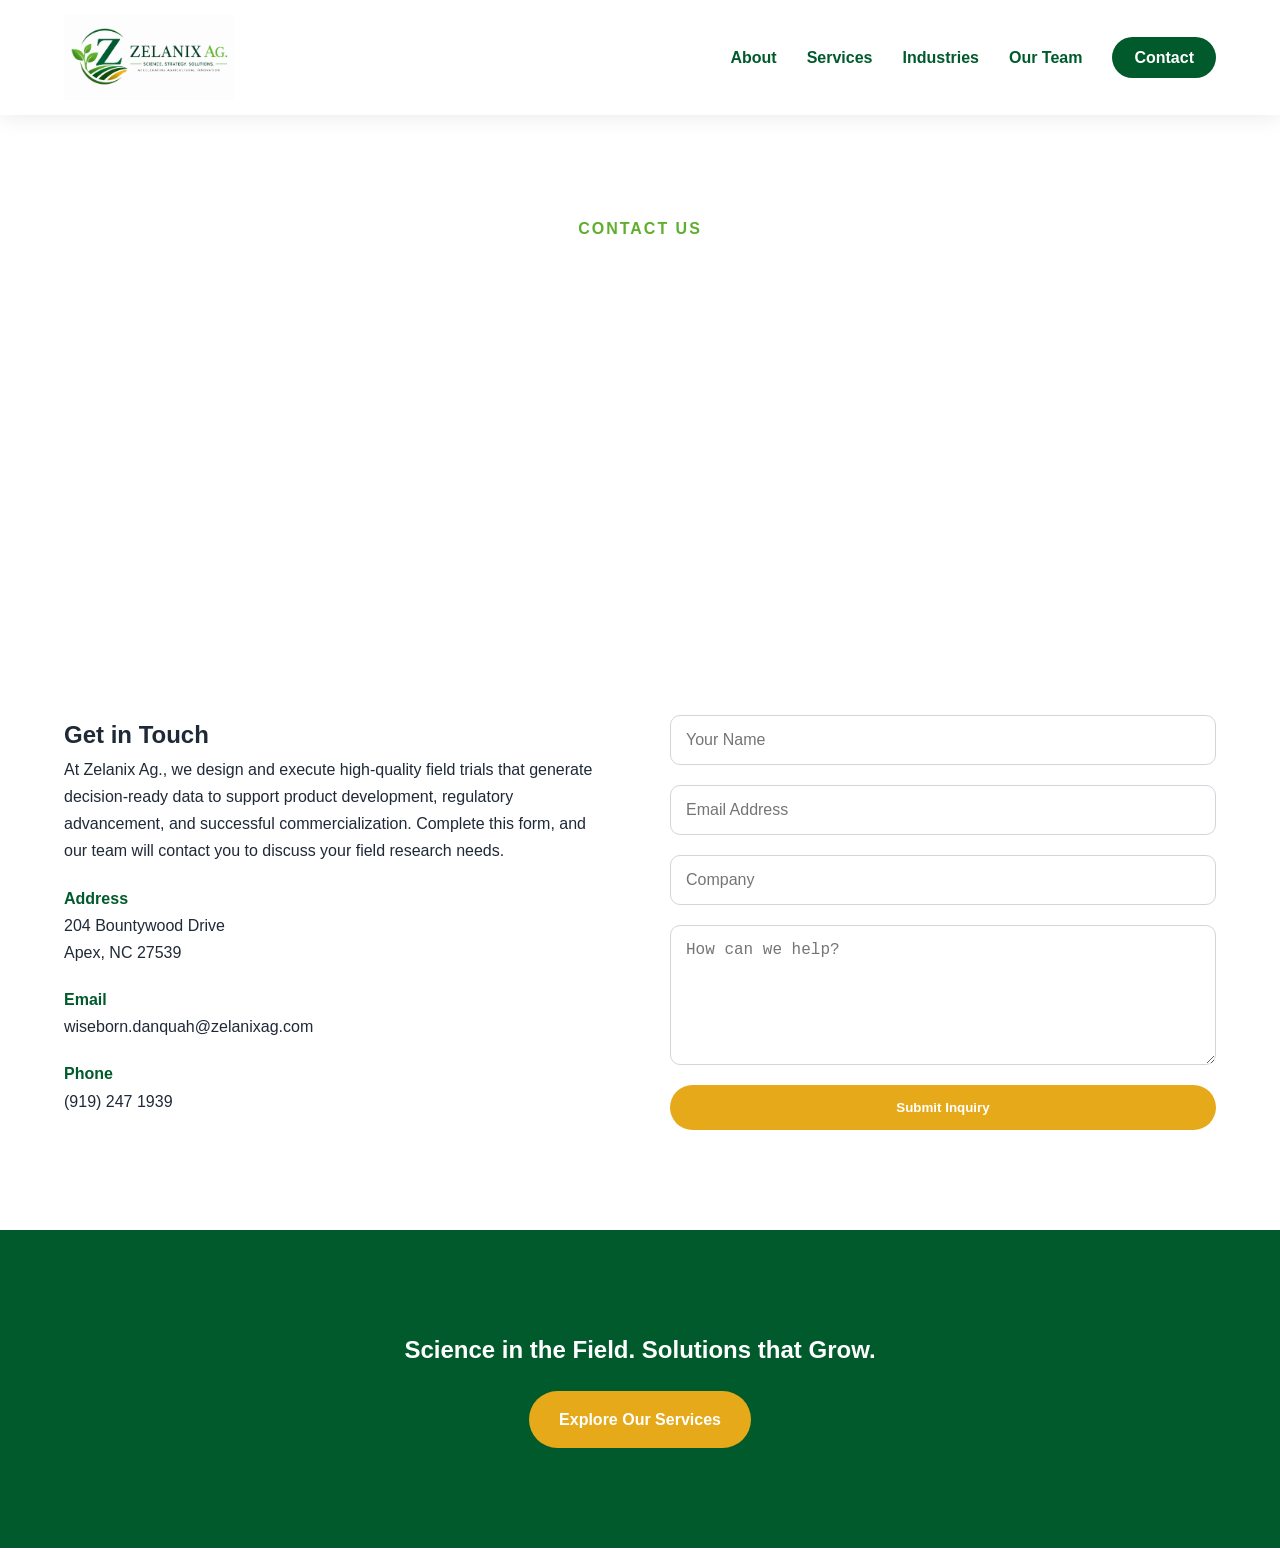
==== contact.html @ 686ea63f "Update contact.html updated Get in touch statement" ====
<!DOCTYPE html>
<html lang="en">

<head>

    <meta charset="UTF-8">

    <meta name="viewport"
        content="width=device-width, initial-scale=1.0">

    <title>Contact | Zelanix Ag.</title>

    <link rel="stylesheet"
        href="css/styles.css">

</head>

<body>

    <header>

        <div class="container navbar">

            <a href="index.html"
                class="logo">

                <img src="images\zelanixmodifiedlogo.png"
                    alt="Zelanix Ag Logo">

            </a>

            <nav>

                <ul>

                    <li><a href="index.html">About</a></li>

                    <li><a href="services.html">Services</a></li>

                    <li><a href="industries.html">Industries</a></li>

                    <li><a href="leadership.html">Our Team</a></li>

                    <li><a href="contact.html"
                            class="btn-nav active">Contact</a></li>

                </ul>

            </nav>

        </div>

    </header>

    <section class="page-hero">

        <div class="container">

            <span class="eyebrow">

                CONTACT US

            </span>

            <h1>

                Let's Accelerate Your Innovation

            </h1>

            <p>

                Whether you need field development support,
                technical leadership, or scientific advisory
                services, Zelanix Ag. is ready to help.

            </p>

        </div>

    </section>

    <section class="section">

        <div class="container contact-grid">

            <div>

                <h2>

                    Get in Touch

                </h2>

                <p>

                    At Zelanix Ag., we design and execute high-quality field trials that generate decision-ready data to support product development, regulatory advancement, and successful commercialization. Complete this form, and our team will contact you to discuss your field research needs.

                </p>

                <div class="contact-info">

                    <h4>

                        Address

                    </h4>

                    <p>

                        204 Bountywood Drive<br>

                        Apex, NC 27539

                    </p>

                    <h4>

                        Email

                    </h4>

                    <p>

                        wiseborn.danquah@zelanixag.com

                    </p>

                    <h4>

                        Phone

                    </h4>

                    <p>

                        (919) 247 1939

                    </p>

                </div>

            </div>

            <div>

                <form class="contact-form" >

                    <input type="text"
                        placeholder="Your Name"
                        required>

                    <input type="email"
                        placeholder="Email Address"
                        required>

                    <input type="text"
                        placeholder="Company">

                    <textarea rows="6"
                        placeholder="How can we help?"
                        required></textarea>

                    <button type="submit"
                        class="btn-primary">

                        Submit Inquiry

                    </button>

                </form>


  

            </div>

        </div>

    </section>

    <section class="cta">

        <div class="container">

            <h2>

                Science in the Field.
                Solutions that Grow.

            </h2>

            <a href="services.html"
                class="btn-primary">

                Explore Our Services

            </a>

        </div>

    </section>

    <script src="js/script.js"></script>

</body>

</html>
---- css/styles.css ----
/* ===========================
   ZELANIX AG. WEBSITE STYLES
   =========================== */

/* Variables */

:root {
    --primary: #005A2B;
    --secondary: #5FAE2E;
    --accent: #E6A91A;
    --dark: #1F2937;
    --light: #F8F9FA;
    --white: #FFFFFF;
    --shadow: 0 10px 30px rgba(0,0,0,0.08);
}

/* Reset */

* {
    margin: 0;
    padding: 0;
    box-sizing: border-box;
}

body {
    font-family: Arial, Helvetica, sans-serif;
    line-height: 1.7;
    color: var(--dark);
    background: var(--white);
}

img {
    max-width: 100%;
    display: block;
}

a {
    text-decoration: none;
}

ul {
    list-style: none;
}

/* Layout */

.container {
    width: 90%;
    max-width: 1200px;
    margin: auto;
}

.section {
    padding: 100px 0;
}

.section-light {
    background: var(--light);
}

/* Navigation */

header {
    background: var(--white);
    position: sticky;
    top: 0;
    z-index: 1000;
    box-shadow: 0 3px 20px rgba(0,0,0,0.08);
}

.navbar {
    display: flex;
    justify-content: space-between;
    align-items: center;
    padding: 15px 0;
}

.logo img {
    height: 85px;
}

nav ul {
    display: flex;
    gap: 30px;
    align-items: center;
}

nav a {
    color: var(--primary);
    font-weight: 600;
    transition: 0.3s;
}

nav a:hover,
.active {
    color: var(--accent);
}

.btn-nav {
    background: var(--primary);
    color: var(--white);
    padding: 12px 22px;
    border-radius: 30px;
}

.btn-nav:hover {
    background: var(--accent);
    color: var(--white);
}

/* Hero */

/*
.page-hero {
    background:
       
        url("../images/PEANUT.jpeg");

    background-size: cover;
    background-position: center;
    color: var(--white);
}
*/
.hero,
.page-hero {
    background-size: cover;
    background-position: center;
    color: var(--white);
    min-height: 500px;
    opacity: 1;
    transition: opacity 3s ease-in-out;
}

.page-hero.fade {
    opacity: 0;
}



.hero {
    min-height: 90vh;
    display: flex;
    align-items: center;
}

.hero-content {
    max-width: 700px;
}

.hero h1,
.page-hero h1 {
    font-size: 4.5rem;
    margin-bottom: 20px;
    
}

.hero p,
.page-hero  p  {
    font-size: 1.78rem;
    margin-bottom: 30px;
    font-weight: bolder;
    font-weight: 2500;
}
.profile-image {
    width: 300px;
    height:300px;
}

.page-hero {
    text-align: center;
    padding: 100px 0;  /*change the size of the banner*/
    
}

/* Typography */

.eyebrow {
    color: var(--secondary);
    font-weight: 700;
    letter-spacing: 2px;
    text-transform: uppercase;
}

.section-header {
    text-align: center;
    margin-bottom: 60px;
}

.section-header h2 {
    margin-top: 15px;
    color: var(--primary);
}

/* Buttons */

.btn-primary,
.btn-secondary {
    display: inline-block;
    padding: 15px 30px;
    border-radius: 50px;
    font-weight: 700;
    transition: 0.3s;
}

.btn-primary {
    background: var(--accent);
    color: var(--white);
}

.btn-primary:hover {
    transform: translateY(-3px);
}

.btn-secondary {
    border: 2px solid var(--white);
    color: var(--white);
    margin-left: 15px;
}

.btn-secondary:hover {
    background: var(--white);
    color: var(--primary);
}

/* Cards */

.cards,
.industry-grid {
    display: grid;
    grid-template-columns: repeat(auto-fit, minmax(280px, 1fr));
    gap: 30px;
}

.card,
.industry-card {
    background: var(--white);
    padding: 40px;
    border-radius: 20px;
    box-shadow: var(--shadow);
    transition: 0.3s;
}

.card:hover,
.industry-card:hover {
    transform: translateY(-10px);
}

.card h3,
.industry-card h3 {
    color: var(--primary);
    margin-bottom: 15px;
}

/* Split Layout */

.split {
    display: grid;
    grid-template-columns: 1fr 1fr;
    gap: 60px;
    align-items: center;
}

.split img {
    border-radius: 20px;
}

/* Services */

.service-block {
    margin-bottom: 60px;
}

.service-block h2 {
    color: var(--primary);
    margin-bottom: 20px;
}

.service-block ul {
    margin-left: 20px;
    list-style: disc;
}

.service-block li {
    margin-bottom: 10px;
}

/* Leadership */

.leader-profile {
    display: grid;
    grid-template-columns: 300px 1fr;
    gap: 50px;
    align-items: center;
}

.leader-profile img {
    border-radius: 20px;
}

.leader-profile h2 {
    color: var(--primary);
}

.leader-profile h4 {
    color: var(--secondary);
    margin-bottom: 20px;
}

/* Contact */

.contact-grid {
    display: grid;
    grid-template-columns: 1fr 1fr;
    gap: 60px;
}

.contact-form {
    display: flex;
    flex-direction: column;
    gap: 20px;
}

.contact-form input,
.contact-form textarea {
    padding: 15px;
    border-radius: 10px;
    border: 1px solid #d1d5db;
    font-size: 1rem;
}

.contact-form button {
    border: none;
    cursor: pointer;
}

.contact-info h4 {
    color: var(--primary);
    margin-top: 20px;
}

/* CTA */

.cta {
    background: var(--primary);
    color: var(--white);
    text-align: center;
    padding: 100px 0;
}

.cta h2 {
    margin-bottom: 20px;
}

.cta p {
    margin-bottom: 30px;
}

/* Footer */

footer {
    background: var(--dark);
    color: var(--white);
    padding: 60px 0;
}

.footer-grid {
    display: grid;
    grid-template-columns: 1fr 1fr;
    gap: 60px;
}

.footer-logo {
    height: 80px;
    margin-bottom: 20px;
}

/* Responsive */

@media (max-width: 992px) {

    .split,
    .leader-profile,
    .contact-grid,
    .footer-grid {
        grid-template-columns: 1fr;
    }

    .hero h1,
    .page-hero h1 {
        font-size: 2.5rem;
    }
}

@media (max-width: 768px) {

    .navbar {
        flex-direction: column;
        gap: 20px;
    }

    nav ul {
        flex-direction: column;
        gap: 15px;
    }

    .hero {
        min-height: 70vh;
    }

    .hero h1,
    .page-hero h1 {
        font-size: 2rem;
    }

    .btn-secondary {
        display: block;
        margin: 15px 0 0;
    }

    .section {
        padding: 70px 0;
    }
}
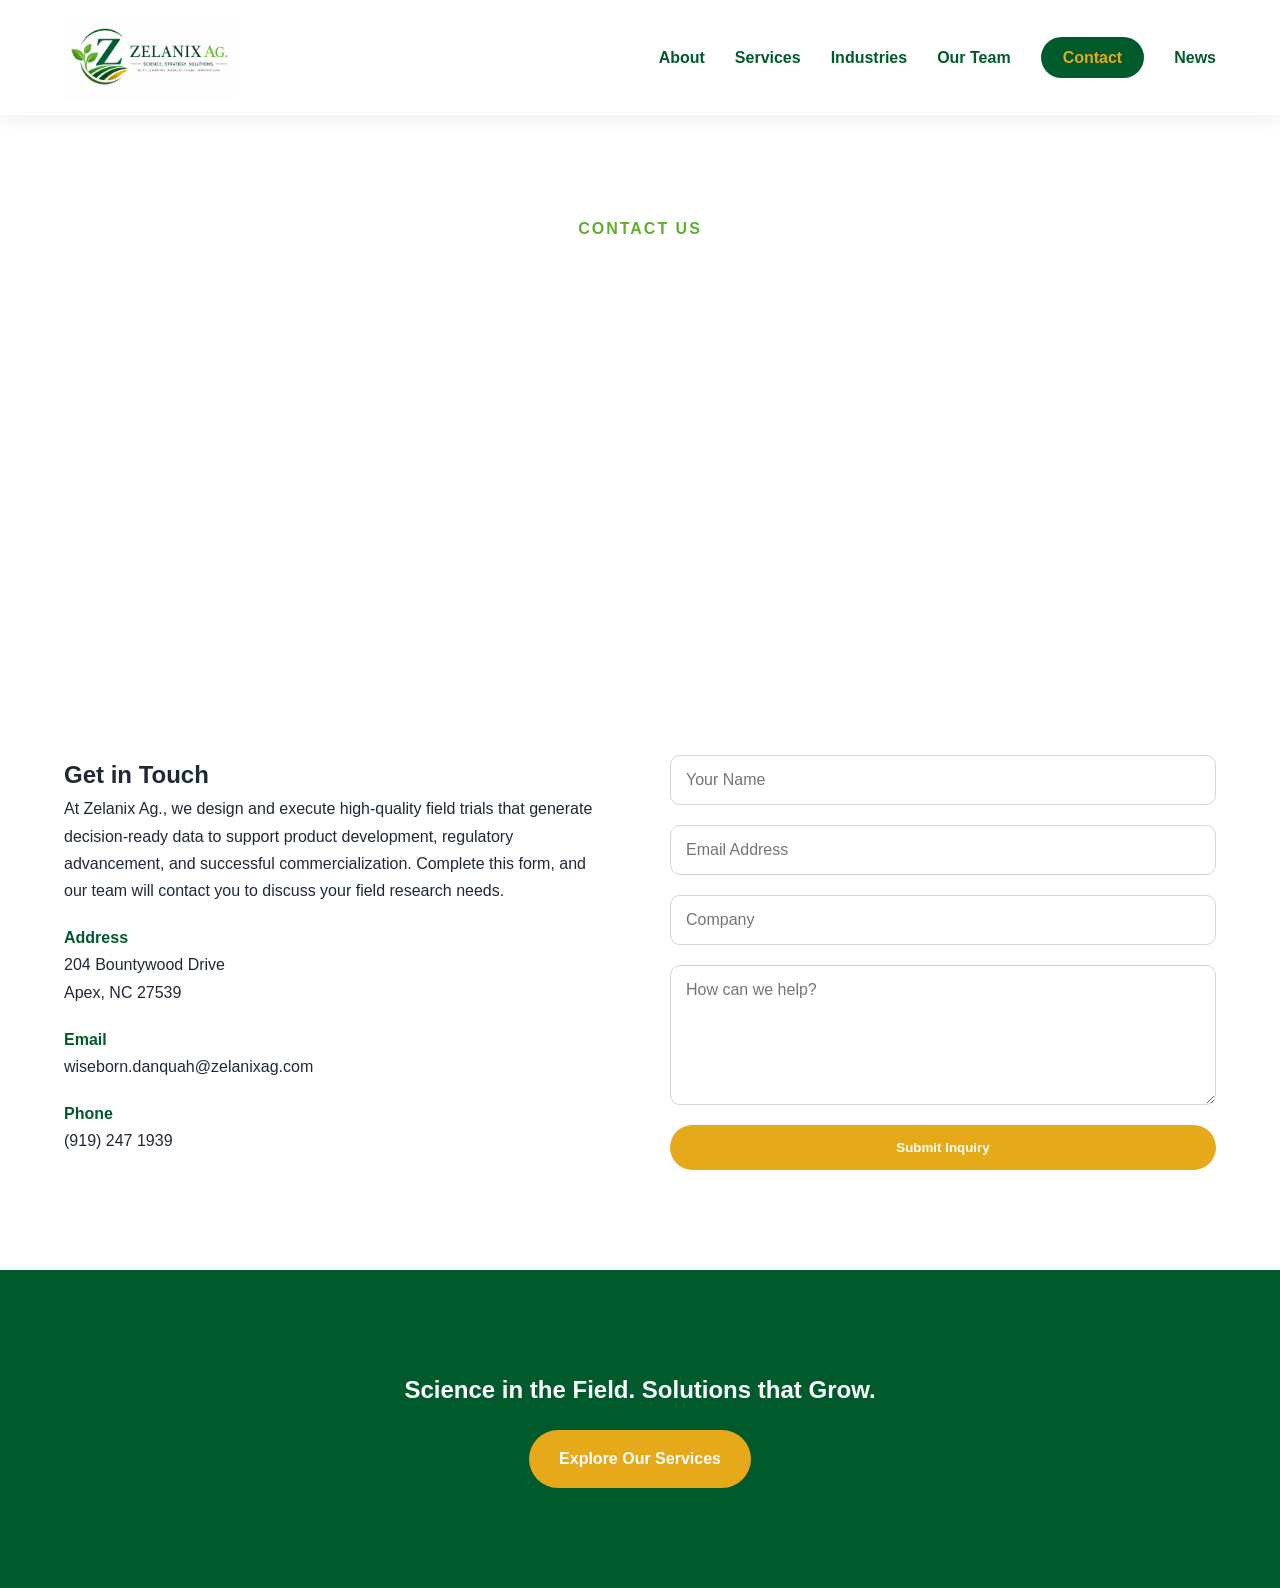
==== commit 99fd739e: "add news.html and related stuff" ====
--- a/contact.html
+++ b/contact.html
@@ -43,6 +43,9 @@
 
                     <li><a href="contact.html"
                             class="btn-nav active">Contact</a></li>
+                            <li>
+    <a href="news.html">News</a>
+</li>
 
                 </ul>
 
--- a/css/styles.css
+++ b/css/styles.css
@@ -2,7 +2,10 @@
    ZELANIX AG. WEBSITE STYLES
    =========================== */
 
-/* Variables */
+
+/* ===========================
+   VARIABLES
+   =========================== */
 
 :root {
     --primary: #005A2B;
@@ -11,15 +14,24 @@
     --dark: #1F2937;
     --light: #F8F9FA;
     --white: #FFFFFF;
-    --shadow: 0 10px 30px rgba(0,0,0,0.08);
-}
-
-/* Reset */
+    --border: #E3E8E4;
+    --muted: #66736A;
+    --shadow: 0 10px 30px rgba(0, 0, 0, 0.08);
+}
+
+
+/* ===========================
+   RESET
+   =========================== */
 
 * {
     margin: 0;
     padding: 0;
     box-sizing: border-box;
+}
+
+html {
+    scroll-behavior: smooth;
 }
 
 body {
@@ -42,7 +54,10 @@
     list-style: none;
 }
 
-/* Layout */
+
+/* ===========================
+   LAYOUT
+   =========================== */
 
 .container {
     width: 90%;
@@ -58,14 +73,17 @@
     background: var(--light);
 }
 
-/* Navigation */
+
+/* ===========================
+   NAVIGATION
+   =========================== */
 
 header {
     background: var(--white);
     position: sticky;
     top: 0;
     z-index: 1000;
-    box-shadow: 0 3px 20px rgba(0,0,0,0.08);
+    box-shadow: 0 3px 20px rgba(0, 0, 0, 0.08);
 }
 
 .navbar {
@@ -88,11 +106,11 @@
 nav a {
     color: var(--primary);
     font-weight: 600;
-    transition: 0.3s;
+    transition: color 0.3s ease;
 }
 
 nav a:hover,
-.active {
+nav a.active {
     color: var(--accent);
 }
 
@@ -108,19 +126,11 @@
     color: var(--white);
 }
 
-/* Hero */
-
-/*
-.page-hero {
-    background:
-       
-        url("../images/PEANUT.jpeg");
-
-    background-size: cover;
-    background-position: center;
-    color: var(--white);
-}
-*/
+
+/* ===========================
+   HERO
+   =========================== */
+
 .hero,
 .page-hero {
     background-size: cover;
@@ -135,8 +145,6 @@
     opacity: 0;
 }
 
-
-
 .hero {
     min-height: 90vh;
     display: flex;
@@ -150,29 +158,83 @@
 .hero h1,
 .page-hero h1 {
     font-size: 4.5rem;
+    line-height: 1.15;
     margin-bottom: 20px;
-    
 }
 
 .hero p,
-.page-hero  p  {
+.page-hero p {
     font-size: 1.78rem;
     margin-bottom: 30px;
-    font-weight: bolder;
-    font-weight: 2500;
-}
+    font-weight: 700;
+}
+
 .profile-image {
     width: 300px;
-    height:300px;
+    height: 300px;
 }
 
 .page-hero {
     text-align: center;
-    padding: 100px 0;  /*change the size of the banner*/
-    
-}
-
-/* Typography */
+    padding: 100px 0;
+}
+
+.page-hero .container {
+    max-width: 1000px;
+}
+
+
+/* ===========================
+   NEWS PAGE HERO
+   =========================== */
+
+/*
+   The News hero currently uses:
+   images/INSEC.jpg
+
+   Because this stylesheet is inside the css folder, the image path
+   begins with ../images/
+*/
+
+.news-hero {
+    position: relative;
+    display: flex;
+    align-items: center;
+    justify-content: center;
+    min-height: 500px;
+    padding: 100px 0;
+    text-align: center;
+    color: var(--white);
+
+    background-image:
+        linear-gradient(
+            rgba(0, 60, 30, 0.62),
+            rgba(0, 60, 30, 0.62)
+        ),
+        url("../images/INSEC.jpg");
+
+    background-size: cover;
+    background-position: center;
+    background-repeat: no-repeat;
+}
+
+.news-hero .container {
+    position: relative;
+    z-index: 1;
+    max-width: 1000px;
+}
+
+.news-hero h1,
+.news-hero p {
+    color: var(--white);
+    text-shadow: 0 3px 12px rgba(0, 0, 0, 0.45);
+}
+
+
+
+/* ===========================
+   TYPOGRAPHY
+   =========================== */
 
 .eyebrow {
     color: var(--secondary);
@@ -181,17 +243,33 @@
     text-transform: uppercase;
 }
 
-.section-header {
+.section-header,
+.section-heading {
     text-align: center;
     margin-bottom: 60px;
 }
 
-.section-header h2 {
+.section-header h2,
+.section-heading h2 {
     margin-top: 15px;
+    margin-bottom: 15px;
     color: var(--primary);
 }
 
-/* Buttons */
+.section-heading {
+    max-width: 800px;
+    margin-left: auto;
+    margin-right: auto;
+}
+
+.section-heading p {
+    color: var(--dark);
+}
+
+
+/* ===========================
+   BUTTONS
+   =========================== */
 
 .btn-primary,
 .btn-secondary {
@@ -199,7 +277,10 @@
     padding: 15px 30px;
     border-radius: 50px;
     font-weight: 700;
-    transition: 0.3s;
+    transition:
+        background 0.3s ease,
+        color 0.3s ease,
+        transform 0.3s ease;
 }
 
 .btn-primary {
@@ -222,7 +303,10 @@
     color: var(--primary);
 }
 
-/* Cards */
+
+/* ===========================
+   CARDS
+   =========================== */
 
 .cards,
 .industry-grid {
@@ -237,7 +321,7 @@
     padding: 40px;
     border-radius: 20px;
     box-shadow: var(--shadow);
-    transition: 0.3s;
+    transition: transform 0.3s ease;
 }
 
 .card:hover,
@@ -251,7 +335,10 @@
     margin-bottom: 15px;
 }
 
-/* Split Layout */
+
+/* ===========================
+   SPLIT LAYOUT
+   =========================== */
 
 .split {
     display: grid;
@@ -264,7 +351,10 @@
     border-radius: 20px;
 }
 
-/* Services */
+
+/* ===========================
+   SERVICES
+   =========================== */
 
 .service-block {
     margin-bottom: 60px;
@@ -284,7 +374,10 @@
     margin-bottom: 10px;
 }
 
-/* Leadership */
+
+/* ===========================
+   LEADERSHIP
+   =========================== */
 
 .leader-profile {
     display: grid;
@@ -306,7 +399,72 @@
     margin-bottom: 20px;
 }
 
-/* Contact */
+
+/* ===========================
+   NEWS PAGE
+   =========================== */
+
+/*
+   The News page currently contains one image-only news item.
+
+   Expected HTML classes:
+   .news-list
+   .news-image-item
+   .news-image-link
+   .news-article-image
+*/
+
+.news-list {
+    width: 100%;
+    max-width: 950px;
+    margin: 0 auto;
+}
+
+/* Container for the single news image */
+
+.news-image-item {
+    width: 100%;
+    margin: 0 auto;
+    background: var(--white);
+    border: 1px solid var(--border);
+    border-radius: 16px;
+    overflow: hidden;
+    box-shadow: var(--shadow);
+    transition:
+        transform 0.3s ease,
+        box-shadow 0.3s ease;
+}
+
+.news-image-item:hover {
+    transform: translateY(-6px);
+    box-shadow: 0 16px 40px rgba(0, 0, 0, 0.14);
+}
+
+/* Makes the entire news image clickable */
+
+.news-image-link {
+    display: block;
+    width: 100%;
+}
+
+/* The news article itself is displayed as an image */
+
+.news-article-image {
+    display: block;
+    width: 100%;
+    height: auto;
+    object-fit: contain;
+    transition: transform 0.4s ease;
+}
+
+.news-image-item:hover .news-article-image {
+    transform: scale(1.015);
+}
+
+
+/* ===========================
+   CONTACT
+   =========================== */
 
 .contact-grid {
     display: grid;
@@ -324,8 +482,15 @@
 .contact-form textarea {
     padding: 15px;
     border-radius: 10px;
-    border: 1px solid #d1d5db;
+    border: 1px solid #D1D5DB;
+    font-family: inherit;
     font-size: 1rem;
+}
+
+.contact-form input:focus,
+.contact-form textarea:focus {
+    border-color: var(--secondary);
+    outline: none;
 }
 
 .contact-form button {
@@ -338,7 +503,10 @@
     margin-top: 20px;
 }
 
-/* CTA */
+
+/* ===========================
+   CALL TO ACTION
+   =========================== */
 
 .cta {
     background: var(--primary);
@@ -352,10 +520,14 @@
 }
 
 .cta p {
-    margin-bottom: 30px;
-}
-
-/* Footer */
+    max-width: 760px;
+    margin: 0 auto 30px;
+}
+
+
+/* ===========================
+   FOOTER
+   =========================== */
 
 footer {
     background: var(--dark);
@@ -374,7 +546,10 @@
     margin-bottom: 20px;
 }
 
-/* Responsive */
+
+/* ===========================
+   RESPONSIVE: TABLETS
+   =========================== */
 
 @media (max-width: 992px) {
 
@@ -385,11 +560,35 @@
         grid-template-columns: 1fr;
     }
 
+    .leader-profile {
+        text-align: center;
+    }
+
+    .leader-profile img {
+        width: 300px;
+        margin: 0 auto;
+    }
+
     .hero h1,
     .page-hero h1 {
         font-size: 2.5rem;
     }
-}
+
+    .hero p,
+    .page-hero p {
+        font-size: 1.35rem;
+    }
+
+
+    .news-hero {
+        min-height: 420px;
+    }
+}
+
+
+/* ===========================
+   RESPONSIVE: MOBILE
+   =========================== */
 
 @media (max-width: 768px) {
 
@@ -398,13 +597,34 @@
         gap: 20px;
     }
 
+    .logo img {
+        height: 70px;
+    }
+
     nav ul {
         flex-direction: column;
         gap: 15px;
     }
 
+    nav a {
+        display: block;
+        text-align: center;
+    }
+
     .hero {
         min-height: 70vh;
+    }
+
+    .page-hero {
+        min-height: 400px;
+        padding: 70px 0;
+    }
+
+
+    .news-hero {
+        min-height: 350px;
+        padding: 70px 0;
+        background-position: center;
     }
 
     .hero h1,
@@ -412,6 +632,11 @@
         font-size: 2rem;
     }
 
+    .hero p,
+    .page-hero p {
+        font-size: 1.15rem;
+    }
+
     .btn-secondary {
         display: block;
         margin: 15px 0 0;
@@ -420,4 +645,62 @@
     .section {
         padding: 70px 0;
     }
+
+    .section-header,
+    .section-heading {
+        margin-bottom: 40px;
+    }
+
+
+    .news-list {
+        max-width: 100%;
+    }
+
+    .news-image-item {
+        border-radius: 10px;
+    }
+
+
+    .cta {
+        padding: 70px 0;
+    }
+}
+
+
+/* ===========================
+   RESPONSIVE: SMALL PHONES
+   =========================== */
+
+@media (max-width: 480px) {
+
+    .container {
+        width: 92%;
+    }
+
+    .hero h1,
+    .page-hero h1 {
+        font-size: 1.75rem;
+    }
+
+    .page-hero {
+        min-height: 350px;
+    }
+
+
+    .news-hero {
+        min-height: 320px;
+        padding: 60px 0;
+    }
+
+
+    .news-image-item {
+        border-radius: 8px;
+    }
+
+
+    .btn-primary,
+    .btn-secondary {
+        width: 100%;
+        text-align: center;
+    }
 }
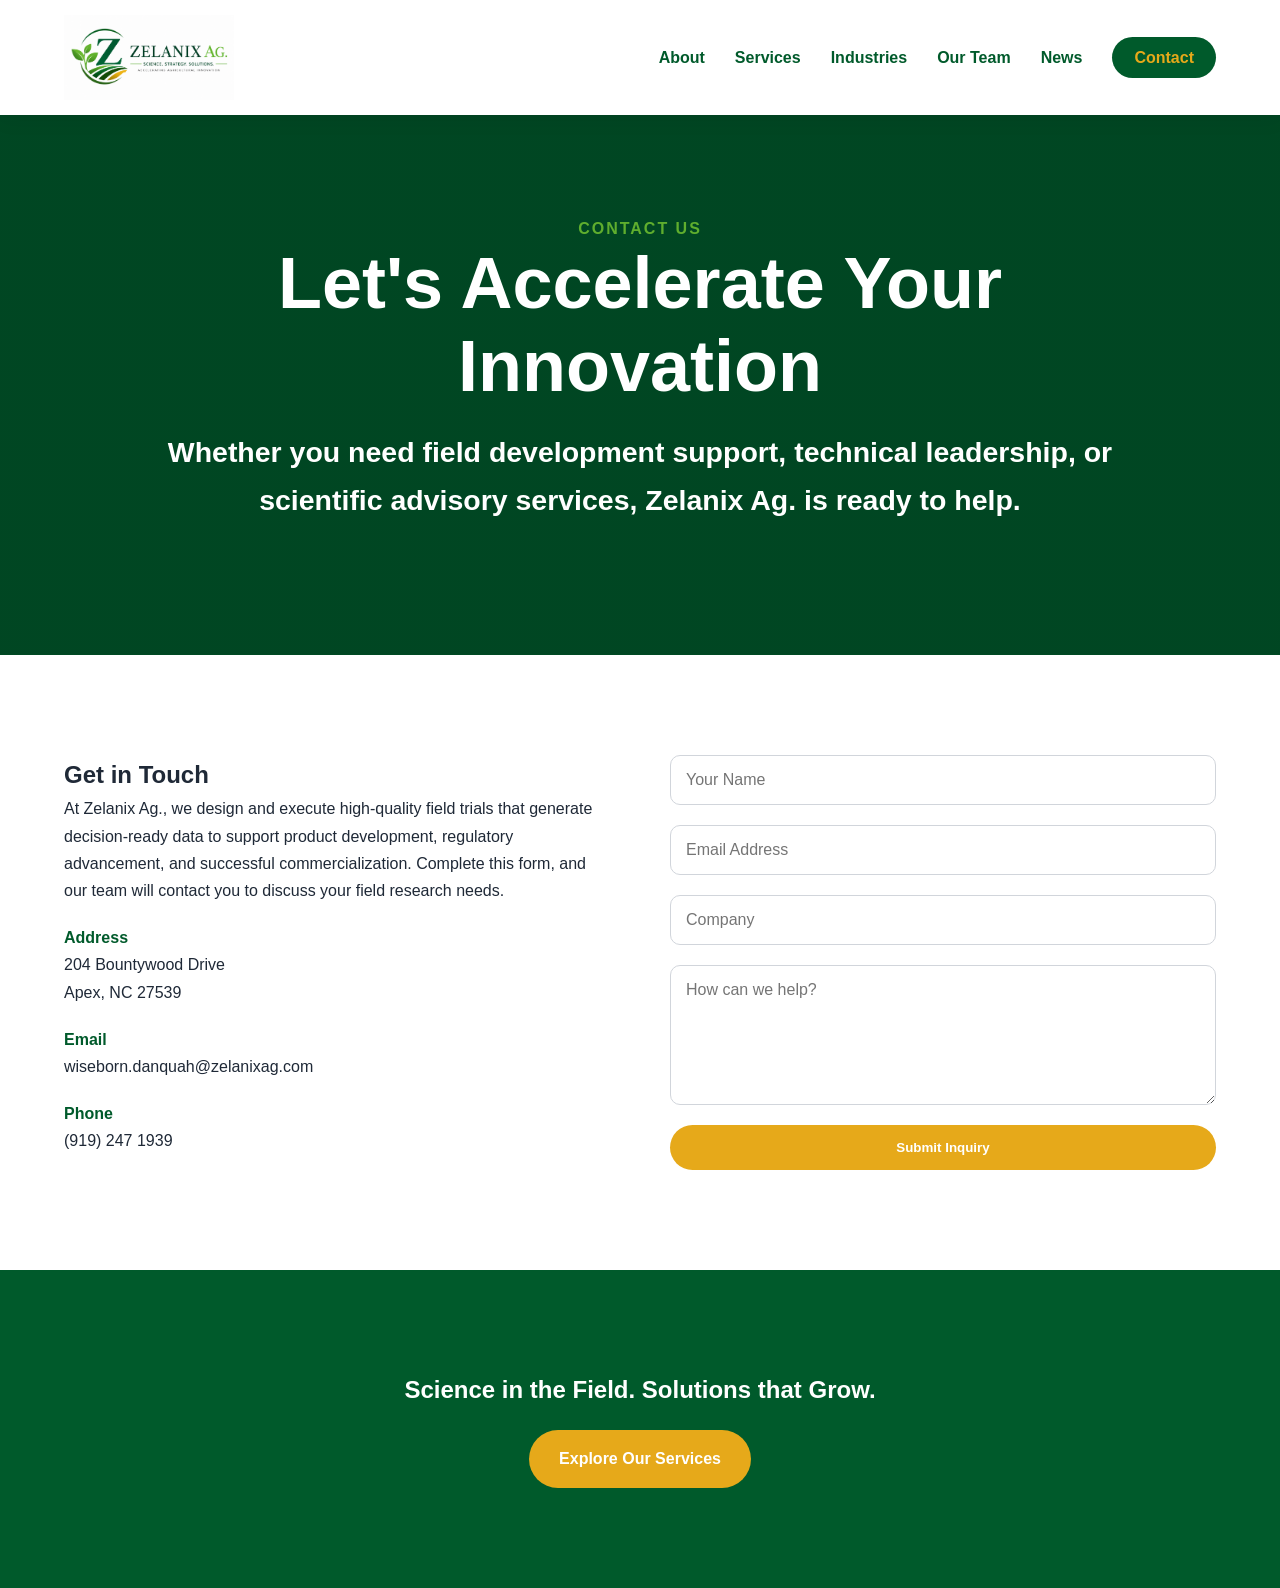
==== commit 8ba3eaeb: "fix bug contact hero image" ====
--- a/contact.html
+++ b/contact.html
@@ -24,7 +24,7 @@
             <a href="index.html"
                 class="logo">
 
-                <img src="images\zelanixmodifiedlogo.png"
+                <img src="images/zelanixmodifiedlogo.png"
                     alt="Zelanix Ag Logo">
 
             </a>
@@ -40,12 +40,12 @@
                     <li><a href="industries.html">Industries</a></li>
 
                     <li><a href="leadership.html">Our Team</a></li>
-
+<li>
+    <a href="news.html">News</a>
+</li>
                     <li><a href="contact.html"
                             class="btn-nav active">Contact</a></li>
-                            <li>
-    <a href="news.html">News</a>
-</li>
+                            
 
                 </ul>
 
@@ -55,7 +55,8 @@
 
     </header>
 
-    <section class="page-hero">
+    <!-- <section class="page-hero"> -->
+        <section class="page-hero contact-hero">
 
         <div class="container">
 
--- a/css/styles.css
+++ b/css/styles.css
@@ -465,6 +465,30 @@
 /* ===========================
    CONTACT
    =========================== */
+   .contact-hero {
+    position: relative;
+    display: flex;
+    align-items: center;
+    justify-content: center;
+    min-height: 500px;
+    padding: 100px 0;
+    text-align: center;
+    color: var(--white);
+
+    /* Green fallback if the image cannot load */
+    background-color: var(--primary);
+
+    background-image:
+        linear-gradient(
+            rgba(0, 60, 30, 0.66),
+            rgba(0, 60, 30, 0.66)
+        ),
+        url("../images/GR1.jpg");
+
+    background-size: cover;
+    background-position: center 45%;
+    background-repeat: no-repeat;
+}
 
 .contact-grid {
     display: grid;
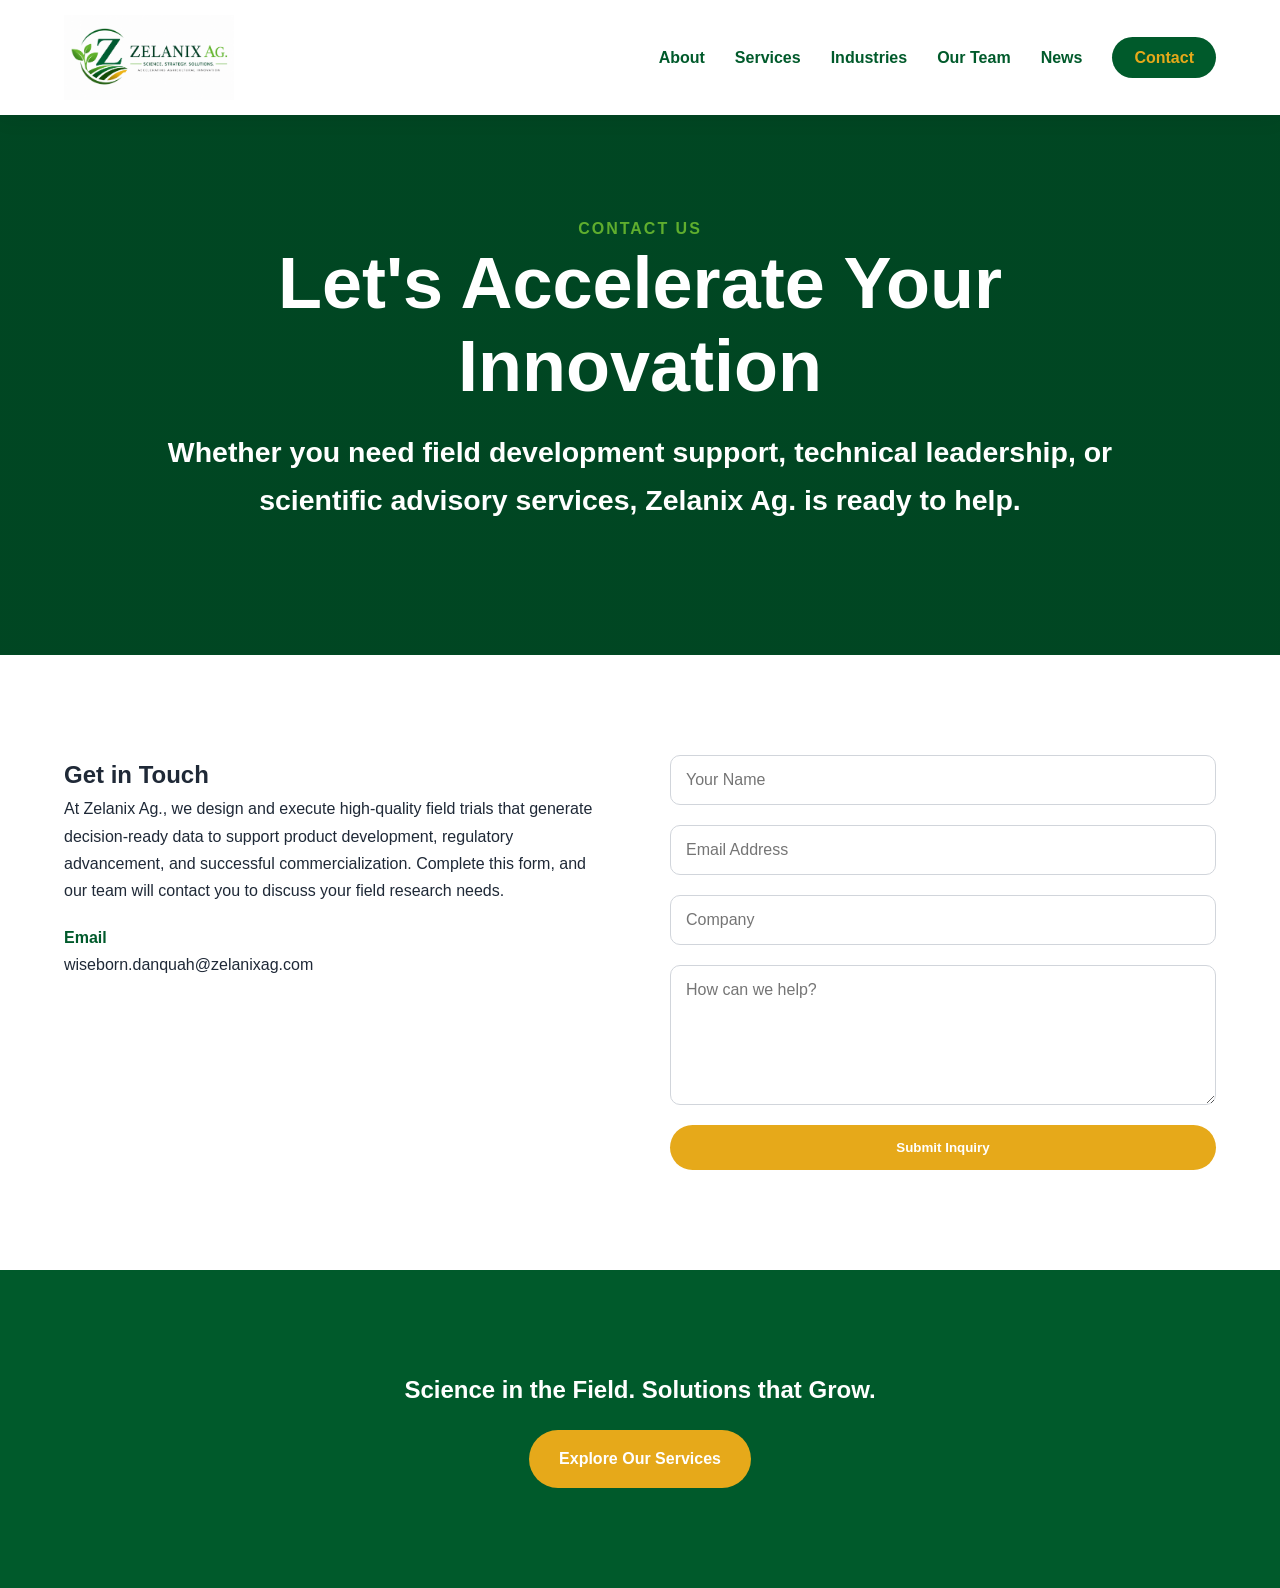
==== commit 7a508e3c: "Update contact.html" ====
--- a/contact.html
+++ b/contact.html
@@ -104,19 +104,7 @@
 
                 <div class="contact-info">
 
-                    <h4>
-
-                        Address
-
-                    </h4>
-
-                    <p>
-
-                        204 Bountywood Drive<br>
-
-                        Apex, NC 27539
-
-                    </p>
+                    
 
                     <h4>
 
@@ -130,17 +118,7 @@
 
                     </p>
 
-                    <h4>
-
-                        Phone
-
-                    </h4>
-
-                    <p>
-
-                        (919) 247 1939
-
-                    </p>
+                    
 
                 </div>
 
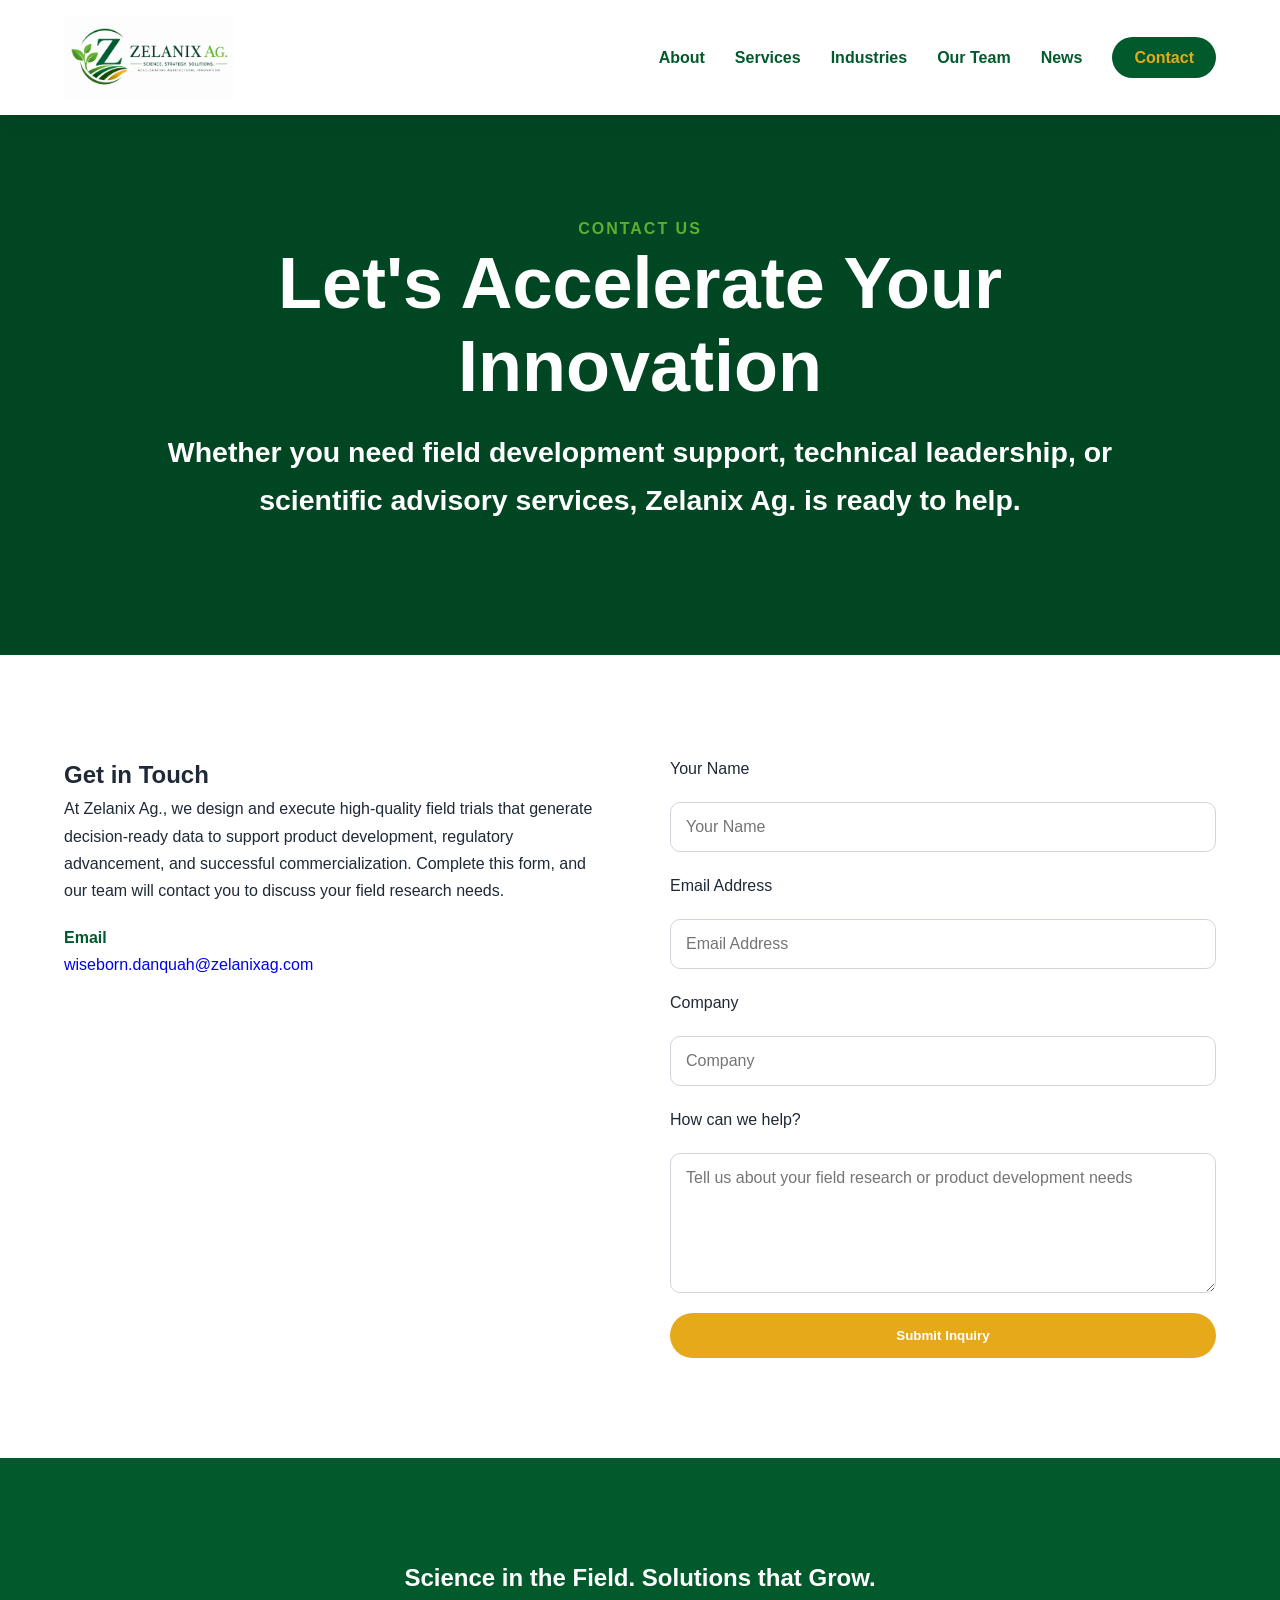
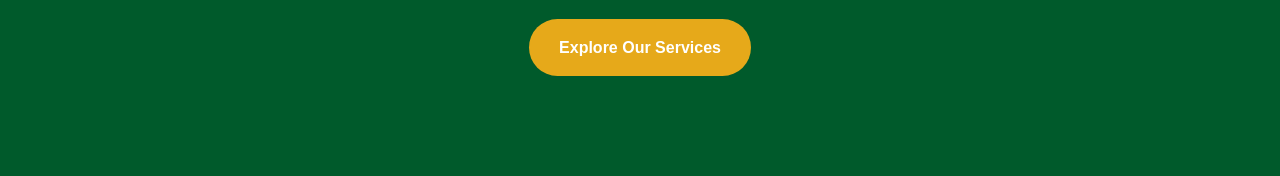
==== commit 3b6f6d0c: "Update contact.html" ====
--- a/contact.html
+++ b/contact.html
@@ -8,6 +8,9 @@
     <meta name="viewport"
         content="width=device-width, initial-scale=1.0">
 
+    <meta name="description"
+        content="Contact Zelanix Ag. to discuss field trials, technical development, regulatory support, and agricultural product commercialization.">
+
     <title>Contact | Zelanix Ag.</title>
 
     <link rel="stylesheet"
@@ -29,23 +32,35 @@
 
             </a>
 
-            <nav>
+            <nav aria-label="Primary navigation">
 
                 <ul>
 
-                    <li><a href="index.html">About</a></li>
-
-                    <li><a href="services.html">Services</a></li>
-
-                    <li><a href="industries.html">Industries</a></li>
-
-                    <li><a href="leadership.html">Our Team</a></li>
-<li>
-    <a href="news.html">News</a>
-</li>
-                    <li><a href="contact.html"
-                            class="btn-nav active">Contact</a></li>
-                            
+                    <li>
+                        <a href="index.html">About</a>
+                    </li>
+
+                    <li>
+                        <a href="services.html">Services</a>
+                    </li>
+
+                    <li>
+                        <a href="industries.html">Industries</a>
+                    </li>
+
+                    <li>
+                        <a href="leadership.html">Our Team</a>
+                    </li>
+
+                    <li>
+                        <a href="news.html">News</a>
+                    </li>
+
+                    <li>
+                        <a href="contact.html"
+                            class="btn-nav active"
+                            aria-current="page">Contact</a>
+                    </li>
 
                 </ul>
 
@@ -55,35 +70,30 @@
 
     </header>
 
-    <!-- <section class="page-hero"> -->
-        <section class="page-hero contact-hero">
+
+    <section class="page-hero contact-hero">
 
         <div class="container">
 
             <span class="eyebrow">
-
                 CONTACT US
-
             </span>
 
             <h1>
-
                 Let's Accelerate Your Innovation
-
             </h1>
 
             <p>
-
                 Whether you need field development support,
                 technical leadership, or scientific advisory
                 services, Zelanix Ag. is ready to help.
-
             </p>
 
         </div>
 
     </section>
 
+
     <section class="section">
 
         <div class="container contact-grid">
@@ -91,59 +101,116 @@
             <div>
 
                 <h2>
-
                     Get in Touch
-
                 </h2>
 
                 <p>
-
-                    At Zelanix Ag., we design and execute high-quality field trials that generate decision-ready data to support product development, regulatory advancement, and successful commercialization. Complete this form, and our team will contact you to discuss your field research needs.
-
+                    At Zelanix Ag., we design and execute high-quality field
+                    trials that generate decision-ready data to support product
+                    development, regulatory advancement, and successful
+                    commercialization. Complete this form, and our team will
+                    contact you to discuss your field research needs.
                 </p>
 
                 <div class="contact-info">
 
-                    
-
                     <h4>
-
                         Email
-
                     </h4>
 
                     <p>
-
-                        wiseborn.danquah@zelanixag.com
-
+                        <a href="mailto:wiseborn.danquah@zelanixag.com">
+                            wiseborn.danquah@zelanixag.com
+                        </a>
                     </p>
 
-                    
-
                 </div>
 
             </div>
 
+
             <div>
 
-                <form class="contact-form" >
-
-                    <input type="text"
+                <!--
+                    FORM SETUP REQUIRED:
+
+                    1. Create a form in your Formspree account.
+                    2. Copy the endpoint shown by Formspree.
+                    3. Replace YOUR_FORM_ID below with your actual form ID.
+
+                    Example:
+                    https://formspree.io/f/abcdwxyz
+                -->
+
+                <form
+                    action="https://formspree.io/f/mojzrloz"
+                    method="POST"
+                    accept-charset="UTF-8"
+                    class="contact-form">
+
+                    <!-- Sets the subject of the notification email -->
+                    <input
+                        type="hidden"
+                        name="subject"
+                        value="New Zelanix Ag Website Inquiry">
+
+                    <!-- Honeypot field for basic spam filtering -->
+                    <input
+                        type="text"
+                        name="_gotcha"
+                        tabindex="-1"
+                        autocomplete="off"
+                        style="display: none;"
+                        aria-hidden="true">
+
+                    <label for="contact-name">
+                        Your Name
+                    </label>
+
+                    <input
+                        id="contact-name"
+                        type="text"
+                        name="name"
                         placeholder="Your Name"
+                        autocomplete="name"
                         required>
 
-                    <input type="email"
+                    <label for="contact-email">
+                        Email Address
+                    </label>
+
+                    <input
+                        id="contact-email"
+                        type="email"
+                        name="email"
                         placeholder="Email Address"
+                        autocomplete="email"
                         required>
 
-                    <input type="text"
-                        placeholder="Company">
-
-                    <textarea rows="6"
-                        placeholder="How can we help?"
+                    <label for="contact-company">
+                        Company
+                    </label>
+
+                    <input
+                        id="contact-company"
+                        type="text"
+                        name="company"
+                        placeholder="Company"
+                        autocomplete="organization">
+
+                    <label for="contact-message">
+                        How can we help?
+                    </label>
+
+                    <textarea
+                        id="contact-message"
+                        name="message"
+                        rows="6"
+                        placeholder="Tell us about your field research or product development needs"
                         required></textarea>
 
-                    <button type="submit"
+                    <button
+                        type="submit"
                         class="btn-primary">
 
                         Submit Inquiry
@@ -152,24 +219,20 @@
 
                 </form>
 
-
-  
-
             </div>
 
         </div>
 
     </section>
 
+
     <section class="cta">
 
         <div class="container">
 
             <h2>
-
                 Science in the Field.
                 Solutions that Grow.
-
             </h2>
 
             <a href="services.html"
@@ -187,4 +250,4 @@
 
 </body>
 
-</html>+</html>
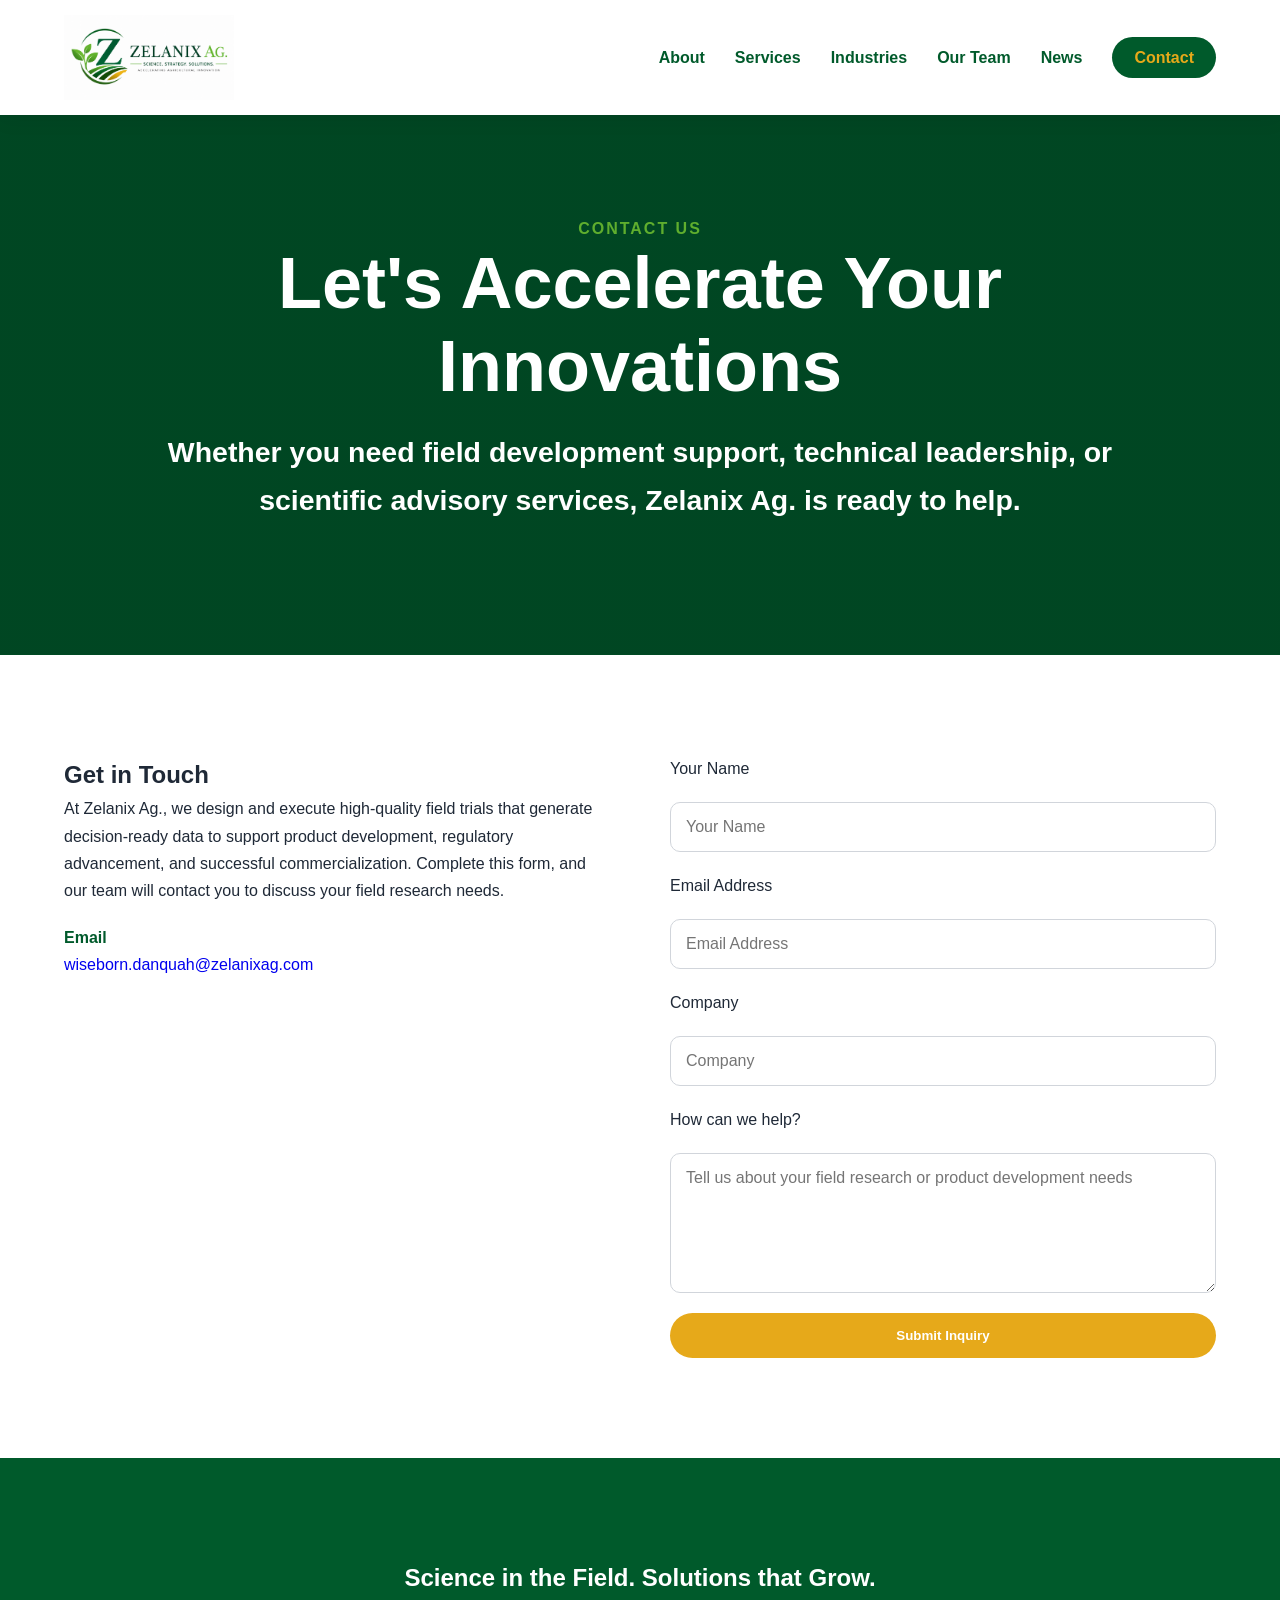
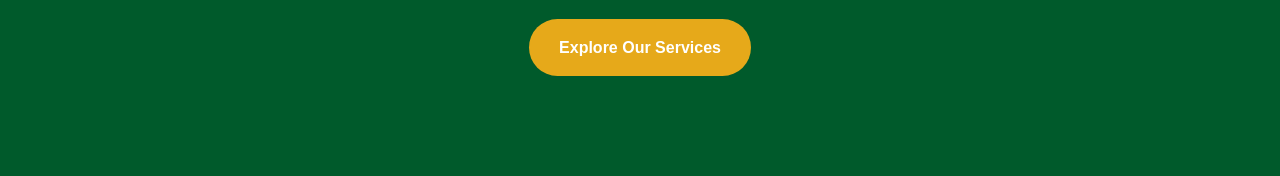
==== commit e876aee4: "Update contact.html" ====
--- a/contact.html
+++ b/contact.html
@@ -80,7 +80,7 @@
             </span>
 
             <h1>
-                Let's Accelerate Your Innovation
+                Let's Accelerate Your Innovations
             </h1>
 
             <p>
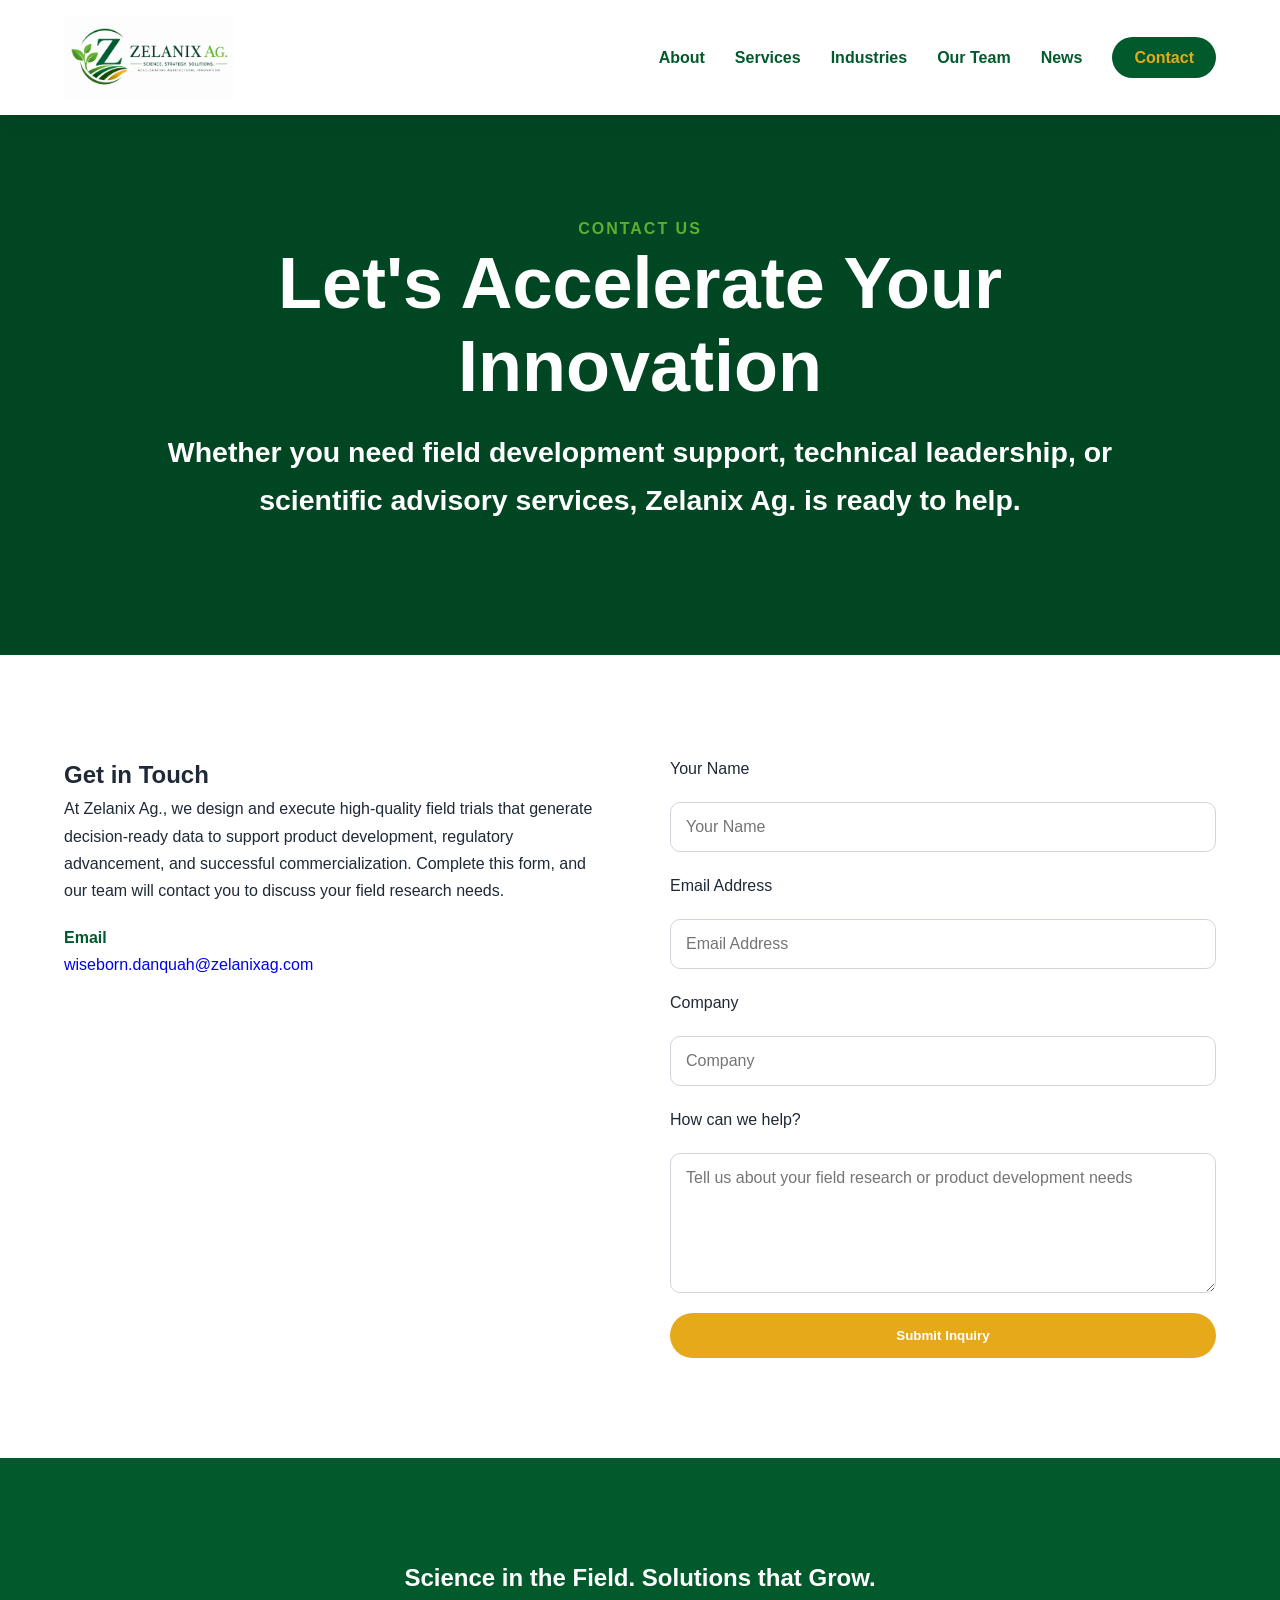
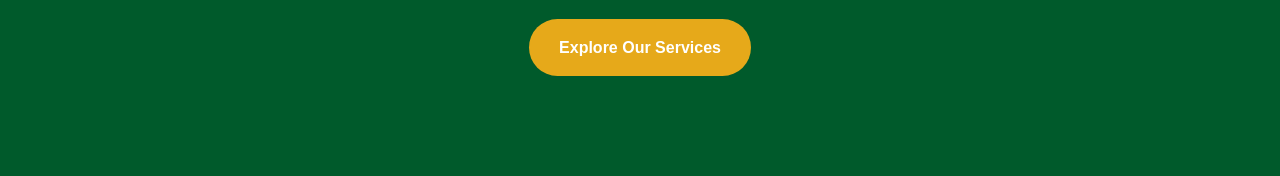
==== commit c8e3fec4: "Update contact.html" ====
--- a/contact.html
+++ b/contact.html
@@ -80,7 +80,7 @@
             </span>
 
             <h1>
-                Let's Accelerate Your Innovations
+                Let's Accelerate Your Innovation
             </h1>
 
             <p>
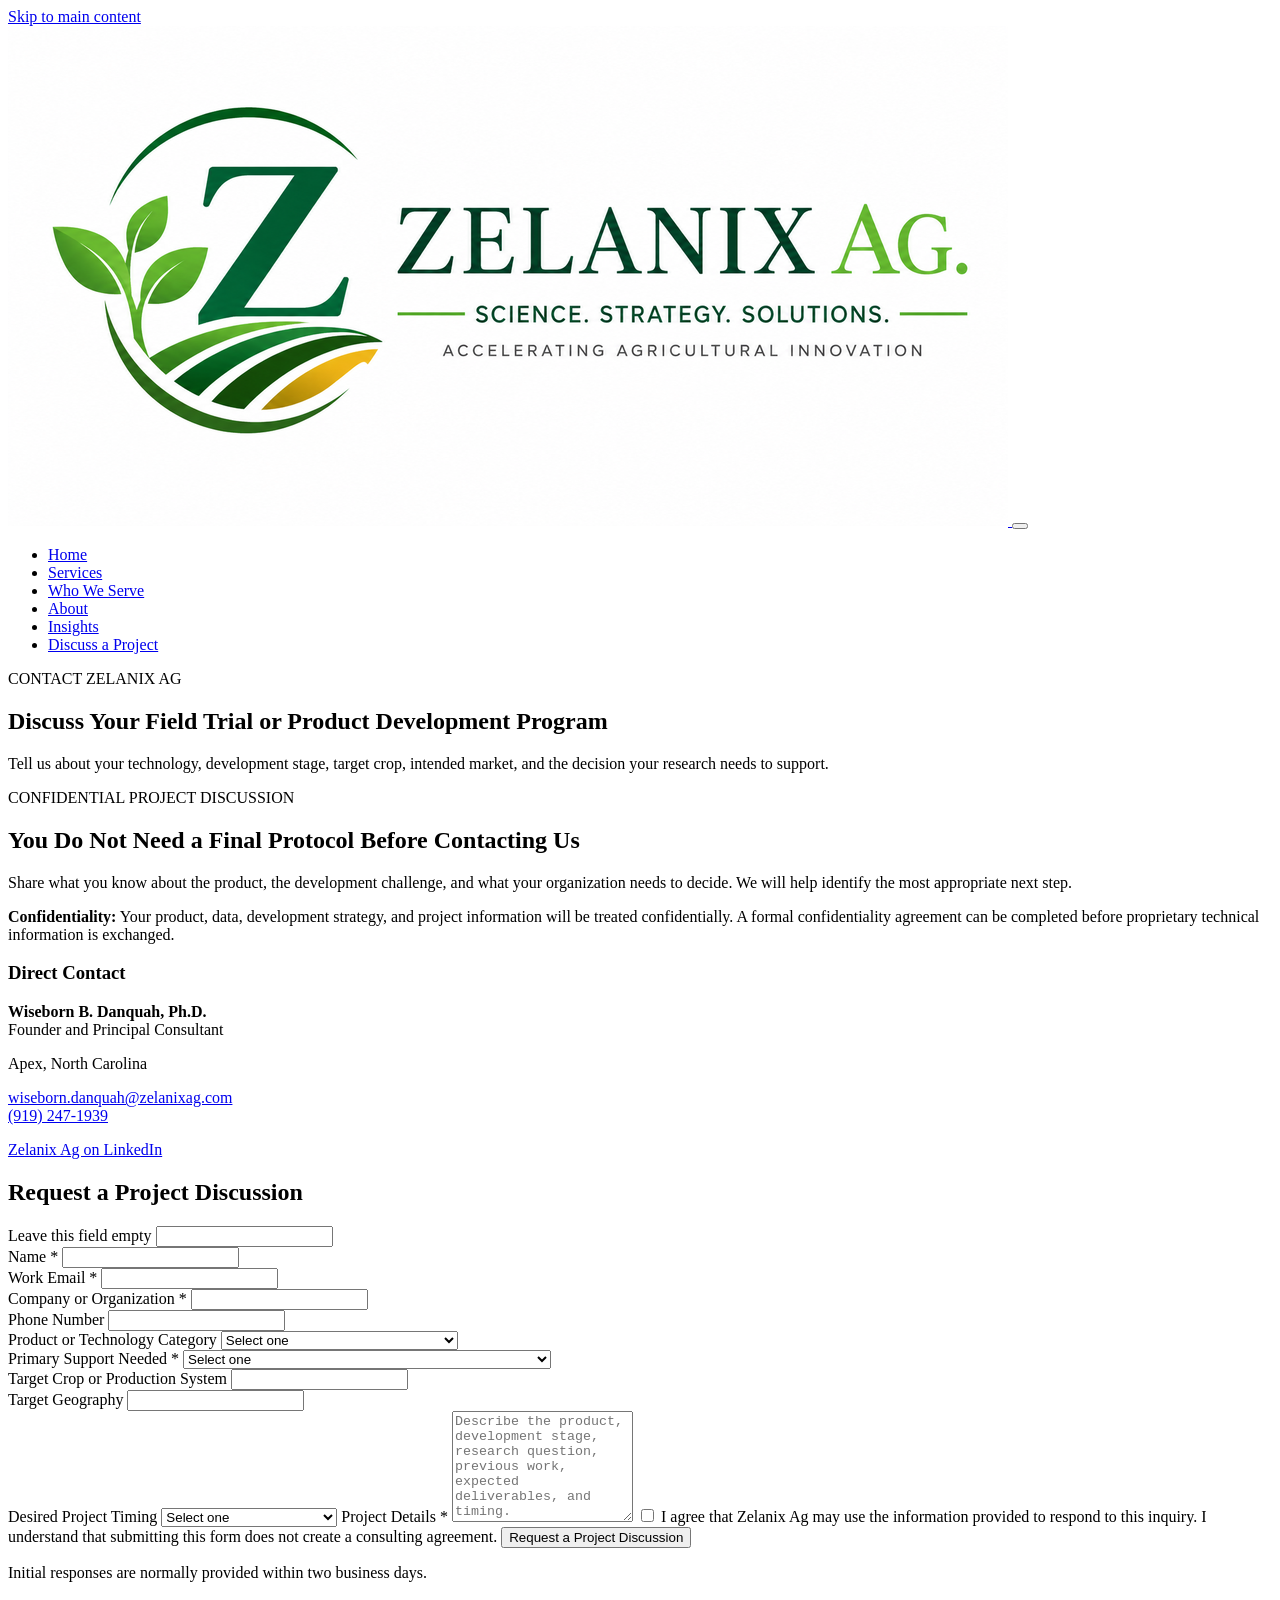
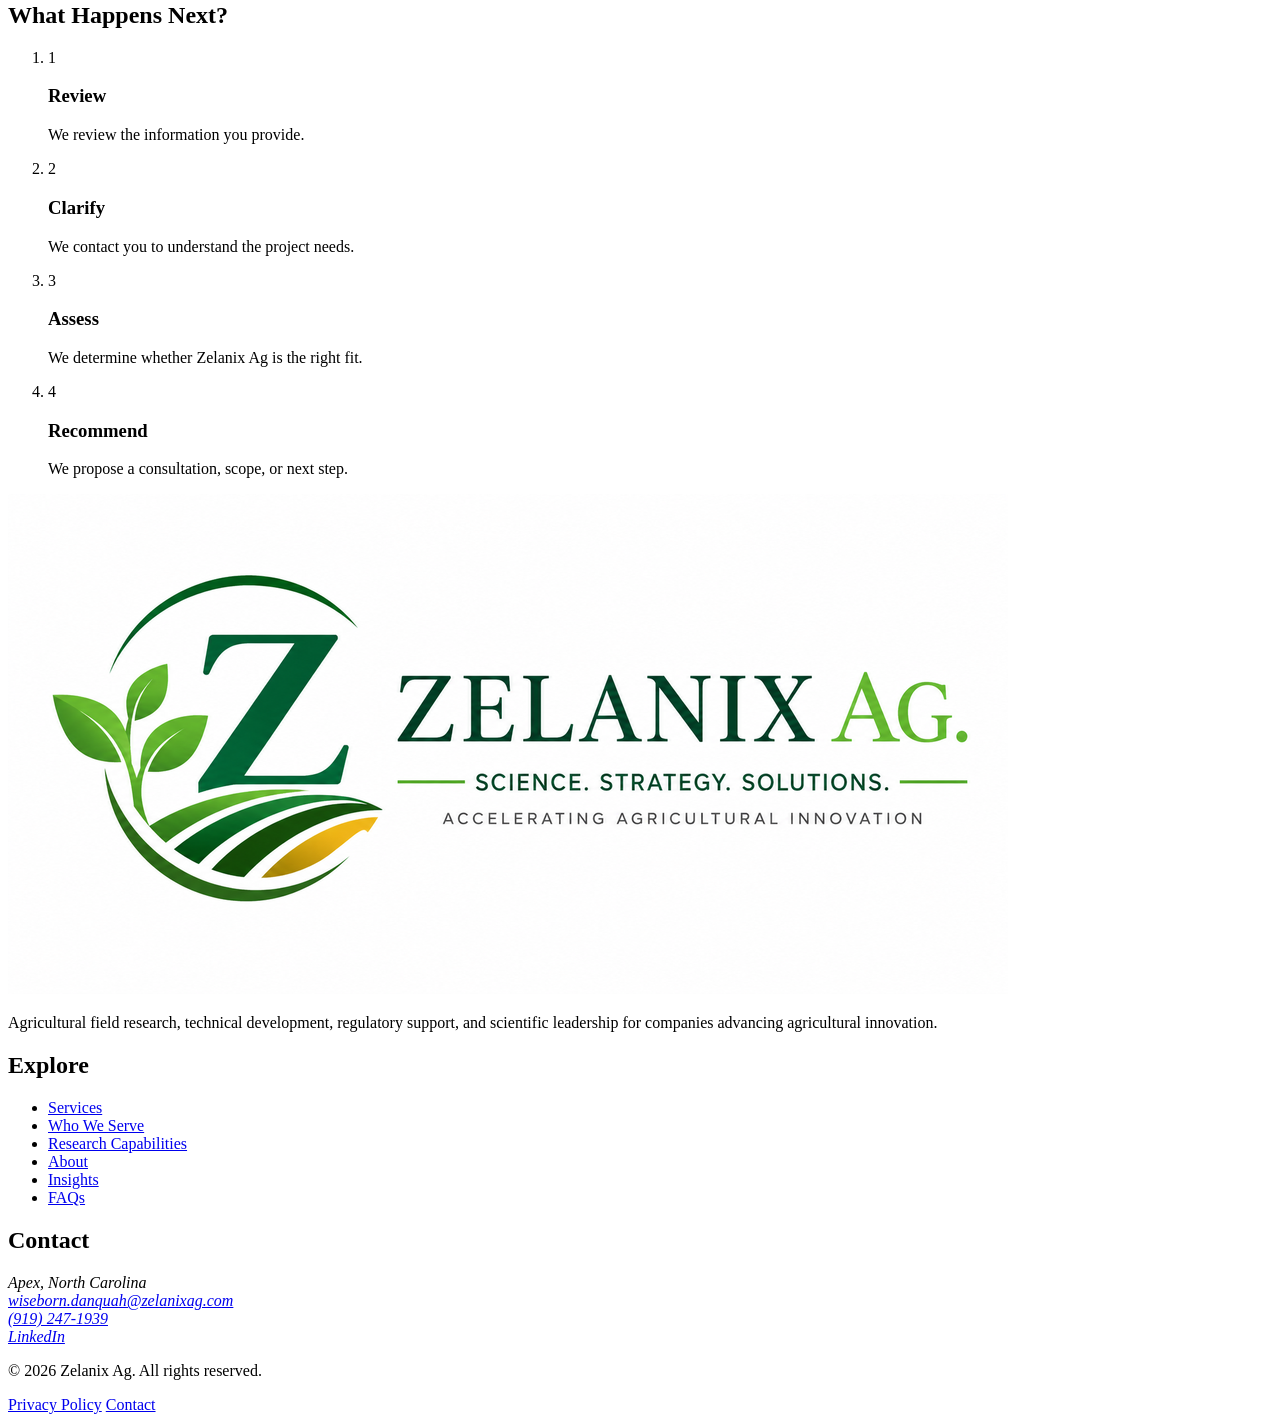
==== commit ae33b40d: "Add files via upload New contact file uploaded" ====
--- a/contact.html
+++ b/contact.html
@@ -1,253 +1,252 @@
-<!DOCTYPE html>
-<html lang="en">
-
-<head>
-
-    <meta charset="UTF-8">
-
-    <meta name="viewport"
-        content="width=device-width, initial-scale=1.0">
-
-    <meta name="description"
-        content="Contact Zelanix Ag. to discuss field trials, technical development, regulatory support, and agricultural product commercialization.">
-
-    <title>Contact | Zelanix Ag.</title>
-
-    <link rel="stylesheet"
-        href="css/styles.css">
-
-</head>
-
-<body>
-
-    <header>
-
-        <div class="container navbar">
-
-            <a href="index.html"
-                class="logo">
-
-                <img src="images/zelanixmodifiedlogo.png"
-                    alt="Zelanix Ag Logo">
-
-            </a>
-
-            <nav aria-label="Primary navigation">
-
-                <ul>
-
-                    <li>
-                        <a href="index.html">About</a>
-                    </li>
-
-                    <li>
-                        <a href="services.html">Services</a>
-                    </li>
-
-                    <li>
-                        <a href="industries.html">Industries</a>
-                    </li>
-
-                    <li>
-                        <a href="leadership.html">Our Team</a>
-                    </li>
-
-                    <li>
-                        <a href="news.html">News</a>
-                    </li>
-
-                    <li>
-                        <a href="contact.html"
-                            class="btn-nav active"
-                            aria-current="page">Contact</a>
-                    </li>
-
-                </ul>
-
-            </nav>
-
-        </div>
-
-    </header>
-
-
-    <section class="page-hero contact-hero">
-
-        <div class="container">
-
-            <span class="eyebrow">
-                CONTACT US
-            </span>
-
-            <h1>
-                Let's Accelerate Your Innovation
-            </h1>
-
-            <p>
-                Whether you need field development support,
-                technical leadership, or scientific advisory
-                services, Zelanix Ag. is ready to help.
-            </p>
-
-        </div>
-
-    </section>
-
-
-    <section class="section">
-
-        <div class="container contact-grid">
-
-            <div>
-
-                <h2>
-                    Get in Touch
-                </h2>
-
-                <p>
-                    At Zelanix Ag., we design and execute high-quality field
-                    trials that generate decision-ready data to support product
-                    development, regulatory advancement, and successful
-                    commercialization. Complete this form, and our team will
-                    contact you to discuss your field research needs.
-                </p>
-
-                <div class="contact-info">
-
-                    <h4>
-                        Email
-                    </h4>
-
-                    <p>
-                        <a href="mailto:wiseborn.danquah@zelanixag.com">
-                            wiseborn.danquah@zelanixag.com
-                        </a>
-                    </p>
-
-                </div>
-
-            </div>
-
-
-            <div>
-
-                <!--
-                    FORM SETUP REQUIRED:
-
-                    1. Create a form in your Formspree account.
-                    2. Copy the endpoint shown by Formspree.
-                    3. Replace YOUR_FORM_ID below with your actual form ID.
-
-                    Example:
-                    https://formspree.io/f/abcdwxyz
-                -->
-
-                <form
-                    action="https://formspree.io/f/mojzrloz"
-                    method="POST"
-                    accept-charset="UTF-8"
-                    class="contact-form">
-
-                    <!-- Sets the subject of the notification email -->
-                    <input
-                        type="hidden"
-                        name="subject"
-                        value="New Zelanix Ag Website Inquiry">
-
-                    <!-- Honeypot field for basic spam filtering -->
-                    <input
-                        type="text"
-                        name="_gotcha"
-                        tabindex="-1"
-                        autocomplete="off"
-                        style="display: none;"
-                        aria-hidden="true">
-
-                    <label for="contact-name">
-                        Your Name
-                    </label>
-
-                    <input
-                        id="contact-name"
-                        type="text"
-                        name="name"
-                        placeholder="Your Name"
-                        autocomplete="name"
-                        required>
-
-                    <label for="contact-email">
-                        Email Address
-                    </label>
-
-                    <input
-                        id="contact-email"
-                        type="email"
-                        name="email"
-                        placeholder="Email Address"
-                        autocomplete="email"
-                        required>
-
-                    <label for="contact-company">
-                        Company
-                    </label>
-
-                    <input
-                        id="contact-company"
-                        type="text"
-                        name="company"
-                        placeholder="Company"
-                        autocomplete="organization">
-
-                    <label for="contact-message">
-                        How can we help?
-                    </label>
-
-                    <textarea
-                        id="contact-message"
-                        name="message"
-                        rows="6"
-                        placeholder="Tell us about your field research or product development needs"
-                        required></textarea>
-
-                    <button
-                        type="submit"
-                        class="btn-primary">
-
-                        Submit Inquiry
-
-                    </button>
-
-                </form>
-
-            </div>
-
-        </div>
-
-    </section>
-
-
-    <section class="cta">
-
-        <div class="container">
-
-            <h2>
-                Science in the Field.
-                Solutions that Grow.
-            </h2>
-
-            <a href="services.html"
-                class="btn-primary">
-
-                Explore Our Services
-
-            </a>
-
-        </div>
-
-    </section>
-
-    <script src="js/script.js"></script>
-
-</body>
-
-</html>
+<!DOCTYPE html>
+<html lang="en">
+<head>
+    <meta charset="UTF-8">
+    <meta name="viewport" content="width=device-width, initial-scale=1.0">
+    <meta name="description" content="Contact Zelanix Ag to discuss agricultural field trials, technical development and product positioning, regulatory field study support, West Africa programs, and data interpretation.">
+    <meta name="robots" content="index, follow">
+    <link rel="canonical" href="https://www.zelanixag.com/contact.html">
+    <meta property="og:type" content="website">
+    <meta property="og:site_name" content="Zelanix Ag">
+    <meta property="og:title" content="Discuss an Agricultural Field Trial | Zelanix Ag">
+    <meta property="og:description" content="Contact Zelanix Ag to discuss agricultural field trials, technical development and product positioning, regulatory field study support, West Africa programs, and data interpretation.">
+    <meta property="og:url" content="https://www.zelanixag.com/contact.html">
+    <meta property="og:image" content="https://www.zelanixag.com/images/zelanixmodifiedlogo.png">
+    <meta name="twitter:card" content="summary_large_image">
+    <meta name="twitter:title" content="Discuss an Agricultural Field Trial | Zelanix Ag">
+    <meta name="twitter:description" content="Contact Zelanix Ag to discuss agricultural field trials, technical development and product positioning, regulatory field study support, West Africa programs, and data interpretation.">
+    <title>Discuss an Agricultural Field Trial | Zelanix Ag</title>
+<link rel="preconnect" href="https://fonts.googleapis.com">
+<link rel="preconnect" href="https://fonts.gstatic.com" crossorigin>
+<link href="https://fonts.googleapis.com/css2?family=Inter:wght@400;500;600;700;800&display=swap" rel="stylesheet">
+    <link rel="stylesheet" href="css/styles.css?v=20260815-inter1">
+    <script type="application/ld+json">
+    {
+      "@context": "https://schema.org",
+      "@type": "ProfessionalService",
+      "name": "Zelanix Ag",
+      "url": "https://www.zelanixag.com",
+      "logo": "https://www.zelanixag.com/images/zelanixmodifiedlogo.png",
+      "email": "wiseborn.danquah@zelanixag.com",
+      "telephone": "+19192471939",
+      "address": {
+        "@type": "PostalAddress",
+        "addressLocality": "Apex",
+        "addressRegion": "NC",
+        "addressCountry": "US"
+      },
+      "founder": {
+        "@type": "Person",
+        "name": "Wiseborn B. Danquah, Ph.D."
+      },
+      "areaServed": ["United States", "Canada", "International"],
+      "description": "Contact Zelanix Ag to discuss agricultural field trials, technical development and product positioning, regulatory field study support, West Africa programs, and data interpretation."
+    }
+    </script>
+</head>
+<body class="contact-page">
+<a class="skip-link" href="#main-content">Skip to main content</a>
+    <header class="site-header">
+        <div class="container navbar">
+            <a href="index.html" class="logo" aria-label="Zelanix Ag homepage">
+                <img src="images/zelanixmodifiedlogo.png" alt="Zelanix Ag">
+            </a>
+            <button class="menu-toggle" type="button" aria-expanded="false"
+                aria-controls="primary-navigation" aria-label="Open navigation menu">
+                <span></span><span></span><span></span>
+            </button>
+            <nav id="primary-navigation" class="primary-navigation" aria-label="Primary navigation">
+                <ul>
+                    <li><a href="index.html">Home</a></li>
+<li><a href="services.html">Services</a></li>
+<li><a href="who-we-serve.html">Who We Serve</a></li>
+<li><a href="about.html">About</a></li>
+<li><a href="insights.html">Insights</a></li>
+                    <li><a href="contact.html" class="btn-nav active"
+                        aria-current="page">Discuss a Project</a></li>
+                </ul>
+            </nav>
+        </div>
+    </header>
+<main id="main-content">
+    <section class="page-hero contact-hero">
+        <div class="container">
+            <span class="eyebrow hero-eyebrow">CONTACT ZELANIX AG</span>
+            <h1>Discuss Your Field Trial or Product Development Program</h1>
+            <p>Tell us about your technology, development stage, target crop, intended market,
+            and the decision your research needs to support.</p>
+        </div>
+    </section>
+
+    <section class="section">
+        <div class="container contact-grid">
+            <div>
+                <span class="eyebrow">CONFIDENTIAL PROJECT DISCUSSION</span>
+                <h2>You Do Not Need a Final Protocol Before Contacting Us</h2>
+                <p>Share what you know about the product, the development challenge, and what your
+                organization needs to decide. We will help identify the most appropriate next step.</p>
+                <div class="trust-note">
+                    <strong>Confidentiality:</strong> Your product, data, development strategy, and
+                    project information will be treated confidentially. A formal confidentiality
+                    agreement can be completed before proprietary technical information is exchanged.
+                </div>
+                <div class="contact-info">
+                    <h3>Direct Contact</h3>
+                    <p><strong>Wiseborn B. Danquah, Ph.D.</strong><br>Founder and Principal Consultant</p>
+                    <p>Apex, North Carolina</p>
+                    <p><a href="mailto:wiseborn.danquah@zelanixag.com">wiseborn.danquah@zelanixag.com</a><br>
+                    <a href="tel:+19192471939">(919) 247-1939</a></p>
+                    <p><a href="https://www.linkedin.com/company/zelanix-ag/?viewAsMember=true" target="_blank" rel="noopener noreferrer">Zelanix Ag on LinkedIn</a></p>
+                </div>
+            </div>
+
+            <div class="form-card">
+                <h2>Request a Project Discussion</h2>
+                <form action="https://formspree.io/f/mojzrloz" method="POST"
+                    accept-charset="UTF-8" class="contact-form" id="project-inquiry">
+                    <input type="hidden" name="_subject" value="New Zelanix Ag Project Inquiry">
+                    <div class="honeypot" aria-hidden="true">
+                        <label for="website">Leave this field empty</label>
+                        <input id="website" type="text" name="_gotcha" tabindex="-1" autocomplete="off">
+                    </div>
+
+                    <div class="form-row">
+                        <div>
+                            <label for="name">Name <span aria-hidden="true">*</span></label>
+                            <input id="name" name="name" type="text" autocomplete="name" required>
+                        </div>
+                        <div>
+                            <label for="email">Work Email <span aria-hidden="true">*</span></label>
+                            <input id="email" name="email" type="email" autocomplete="email" required>
+                        </div>
+                    </div>
+
+                    <label for="company">Company or Organization <span aria-hidden="true">*</span></label>
+                    <input id="company" name="company" type="text" autocomplete="organization" required>
+
+                    <div class="form-row">
+                        <div>
+                            <label for="phone">Phone Number</label>
+                            <input id="phone" name="phone" type="tel" autocomplete="tel">
+                        </div>
+                        <div>
+                            <label for="category">Product or Technology Category</label>
+                            <select id="category" name="product_category">
+                                <option value="">Select one</option>
+                                <option>Biological, biostimulant, or inoculant</option>
+                                <option>Crop protection or biocontrol</option>
+                                <option>Seed, trait, or genetics</option>
+                                <option>Plant nutrition or soil health</option>
+                                <option>AgTech or precision agriculture</option>
+                                <option>Application or agronomic technology</option>
+                                <option>Nematology</option>
+                                <option>Other</option>
+                            </select>
+                        </div>
+                    </div>
+
+                    <label for="support">Primary Support Needed <span aria-hidden="true">*</span></label>
+                    <select id="support" name="support_needed" required>
+                        <option value="">Select one</option>
+                        <option>Field trial strategy and management</option>
+                        <option>Protocol development</option>
+                        <option>Research partner identification</option>
+                        <option>Trial management</option>
+                        <option>Technical development and product positioning</option>
+                        <option>Regulatory field study and stewardship support</option>
+                        <option>West Africa technical development and product positioning</option>
+                        <option>Data interpretation and scientific communication</option>
+                        <option>Not sure yet</option>
+                    </select>
+
+                    <div class="form-row">
+                        <div>
+                            <label for="crop">Target Crop or Production System</label>
+                            <input id="crop" name="target_crop" type="text">
+                        </div>
+                        <div>
+                            <label for="geography">Target Geography</label>
+                            <input id="geography" name="target_geography" type="text">
+                        </div>
+                    </div>
+
+                    <label for="timing">Desired Project Timing</label>
+                    <select id="timing" name="project_timing">
+                        <option value="">Select one</option>
+                        <option>As soon as possible</option>
+                        <option>Within three months</option>
+                        <option>Within six months</option>
+                        <option>Next field season</option>
+                        <option>Timing not yet determined</option>
+                    </select>
+
+                    <label for="message">Project Details <span aria-hidden="true">*</span></label>
+                    <textarea id="message" name="message" rows="7"
+                        placeholder="Describe the product, development stage, research question, previous work, expected deliverables, and timing."
+                        required></textarea>
+
+                    <label class="checkbox-label">
+                        <input type="checkbox" name="consent" value="Agreed" required>
+                        <span>I agree that Zelanix Ag may use the information provided to respond to this inquiry.
+                        I understand that submitting this form does not create a consulting agreement.</span>
+                    </label>
+
+                    <button type="submit" class="btn-primary" data-submit-label="Request a Project Discussion">Request a Project Discussion</button>
+                    <p id="form-status" class="form-status" role="status" aria-live="polite"></p>
+                    <p class="form-note">Initial responses are normally provided within two business days.</p>
+                </form>
+            </div>
+        </div>
+    </section>
+
+    <section class="section section-light">
+        <div class="container">
+            <div class="section-heading"><h2>What Happens Next?</h2></div>
+            <ol class="process-grid four-steps">
+                <li><span>1</span><h3>Review</h3><p>We review the information you provide.</p></li>
+                <li><span>2</span><h3>Clarify</h3><p>We contact you to understand the project needs.</p></li>
+                <li><span>3</span><h3>Assess</h3><p>We determine whether Zelanix Ag is the right fit.</p></li>
+                <li><span>4</span><h3>Recommend</h3><p>We propose a consultation, scope, or next step.</p></li>
+            </ol>
+        </div>
+    </section>
+</main>
+<footer class="site-footer">
+    <div class="container footer-grid">
+        <div class="footer-brand">
+            <img src="images/zelanixmodifiedlogo.png" class="footer-logo" alt="Zelanix Ag">
+            <p>Agricultural field research, technical development, regulatory support, and
+            scientific leadership for companies advancing agricultural innovation.</p>
+        </div>
+        <div>
+            <h2 class="footer-heading">Explore</h2>
+            <ul class="footer-links">
+                <li><a href="services.html">Services</a></li>
+                <li><a href="who-we-serve.html">Who We Serve</a></li>
+                <li><a href="services.html#research-capabilities">Research Capabilities</a></li>
+                <li><a href="about.html">About</a></li>
+                <li><a href="insights.html">Insights</a></li>
+                <li><a href="faqs.html">FAQs</a></li>
+            </ul>
+        </div>
+        <div>
+            <h2 class="footer-heading">Contact</h2>
+            <address>
+                Apex, North Carolina<br>
+                <a href="mailto:wiseborn.danquah@zelanixag.com">wiseborn.danquah@zelanixag.com</a><br>
+                <a href="tel:+19192471939">(919) 247-1939</a><br>
+                <a href="https://www.linkedin.com/company/zelanix-ag/?viewAsMember=true" target="_blank" rel="noopener noreferrer">LinkedIn</a>
+            </address>
+        </div>
+    </div>
+    <div class="container footer-bottom">
+        <p>&copy; 2026 Zelanix Ag. All rights reserved.</p>
+        <div>
+            <a href="privacy.html">Privacy Policy</a>
+            <a href="contact.html">Contact</a>
+        </div>
+    </div>
+</footer>
+<script src="js/script.js?v=form2"></script>
+</body>
+</html>
